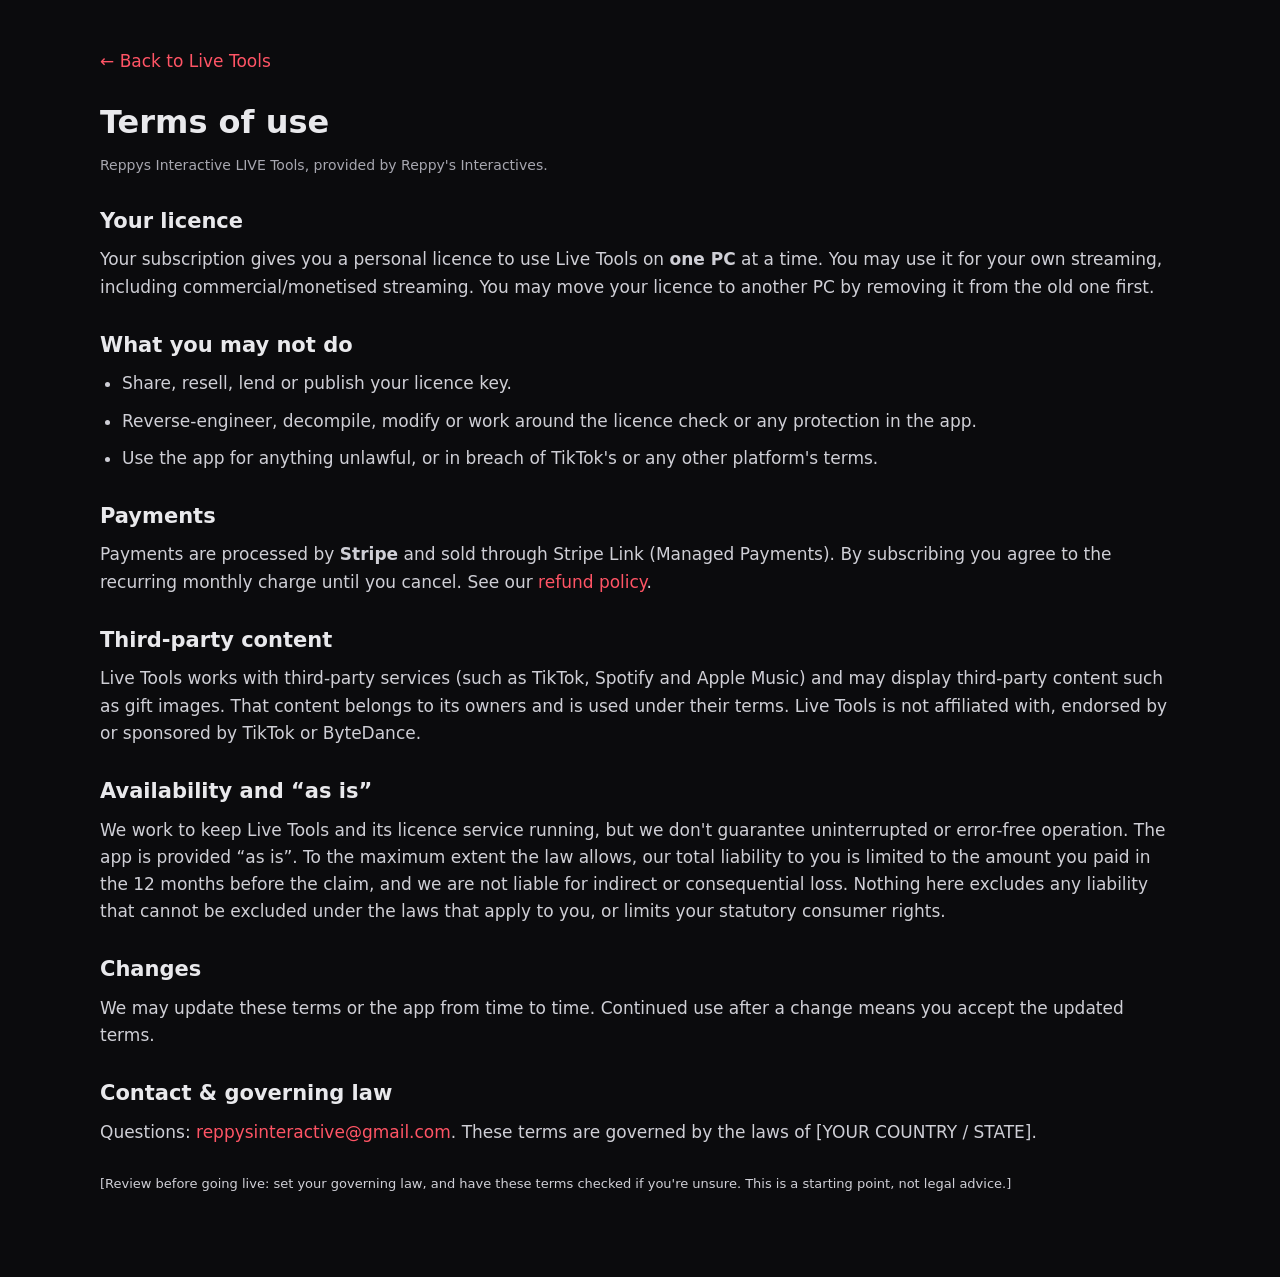
==== terms.html @ e3460b50 "Add files via upload" ====
<!DOCTYPE html>
<html lang="en">
<head>
<meta charset="UTF-8">
<meta name="viewport" content="width=device-width, initial-scale=1">
<title>Terms of use — Reppys Interactive LIVE Tools</title>
<link rel="stylesheet" href="style.css">
</head>
<body>
<div class="wrap legal">
  <a class="back" href="index.html">← Back to Live Tools</a>
  <h1>Terms of use</h1>
  <p class="updated">Reppys Interactive LIVE Tools, provided by Reppy's Interactives.</p>

  <h2>Your licence</h2>
  <p>Your subscription gives you a personal licence to use Live Tools on <strong>one PC</strong> at a time. You may use it for your own streaming, including commercial/monetised streaming. You may move your licence to another PC by removing it from the old one first.</p>

  <h2>What you may not do</h2>
  <ul>
    <li>Share, resell, lend or publish your licence key.</li>
    <li>Reverse-engineer, decompile, modify or work around the licence check or any protection in the app.</li>
    <li>Use the app for anything unlawful, or in breach of TikTok's or any other platform's terms.</li>
  </ul>

  <h2>Payments</h2>
  <p>Payments are processed by <strong>Stripe</strong> and sold through Stripe Link (Managed Payments). By subscribing you agree to the recurring monthly charge until you cancel. See our <a href="refund-policy.html">refund policy</a>.</p>

  <h2>Third-party content</h2>
  <p>Live Tools works with third-party services (such as TikTok, Spotify and Apple Music) and may display third-party content such as gift images. That content belongs to its owners and is used under their terms. Live Tools is not affiliated with, endorsed by or sponsored by TikTok or ByteDance.</p>

  <h2>Availability and “as is”</h2>
  <p>We work to keep Live Tools and its licence service running, but we don't guarantee uninterrupted or error-free operation. The app is provided “as is”. To the maximum extent the law allows, our total liability to you is limited to the amount you paid in the 12 months before the claim, and we are not liable for indirect or consequential loss. Nothing here excludes any liability that cannot be excluded under the laws that apply to you, or limits your statutory consumer rights.</p>

  <h2>Changes</h2>
  <p>We may update these terms or the app from time to time. Continued use after a change means you accept the updated terms.</p>

  <h2>Contact &amp; governing law</h2>
  <p>Questions: <a href="mailto:reppysinteractive@gmail.com">reppysinteractive@gmail.com</a>. These terms are governed by the laws of [YOUR COUNTRY / STATE].</p>

  <p class="disclaimer" style="margin-top:28px">[Review before going live: set your governing law, and have these terms checked if you're unsure. This is a starting point, not legal advice.]</p>
</div>
</body>
</html>
---- style.css ----
/* Reppys Interactive LIVE Tools - sales site */
:root {
    --bg: #0b0b0d; --bg2: #141416; --card: #17171a; --line: #26262b;
    --text: #e9e9ec; --muted: #a7a7b0; --accent: #e3192f; --accent2: #ff5465; --good: #3fb950;
}
* { box-sizing: border-box; margin: 0; padding: 0; }
html { scroll-behavior: smooth; }
body { background: var(--bg); color: var(--text); font-family: "Segoe UI", system-ui, -apple-system, sans-serif; line-height: 1.6; font-size: 17px; }
a { color: var(--accent2); text-decoration: none; }
a:hover { text-decoration: underline; }
img { max-width: 100%; display: block; }
.wrap { width: min(1080px, 100% - 40px); margin: 0 auto; }

/* nav */
header.nav { position: sticky; top: 0; z-index: 10; background: rgba(11,11,13,.86); backdrop-filter: blur(10px); border-bottom: 1px solid var(--line); }
.nav .wrap { display: flex; align-items: center; gap: 16px; height: 62px; }
.brand { font-weight: 800; letter-spacing: .3px; font-size: 18px; display: flex; align-items: center; gap: 8px; }
.brand b { color: var(--accent); }
.nav nav { margin-left: auto; display: flex; gap: 22px; align-items: center; }
.nav nav a { color: var(--muted); font-size: 15px; font-weight: 600; }
.nav nav a:hover { color: var(--text); text-decoration: none; }

/* buttons */
.btn { display: inline-block; font-weight: 800; letter-spacing: .3px; color: #fff; background: linear-gradient(135deg, var(--accent), #8f0d1c); border: 0; border-radius: 10px; padding: 14px 26px; cursor: pointer; font-size: 16px; box-shadow: 0 6px 20px rgba(227,25,47,.35); }
.btn:hover { transform: translateY(-1px); text-decoration: none; filter: brightness(1.05); }
.btn.ghost { background: transparent; color: var(--text); border: 1px solid var(--line); box-shadow: none; }
.btn.soon { background: #2a2a30; color: var(--muted); box-shadow: none; cursor: default; }

/* hero */
.hero { padding: 84px 0 48px; text-align: center; background: radial-gradient(900px 380px at 50% -10%, rgba(227,25,47,.18), transparent 70%); }
.hero h1 { font-size: clamp(34px, 6vw, 56px); line-height: 1.08; font-weight: 900; letter-spacing: -.5px; }
.hero h1 .hl { color: var(--accent); }
.hero p.lead { color: var(--muted); font-size: clamp(17px, 2.4vw, 21px); max-width: 680px; margin: 18px auto 28px; }
.hero .cta { display: flex; gap: 14px; justify-content: center; flex-wrap: wrap; }
.hero .note { color: var(--muted); font-size: 14px; margin-top: 14px; }

/* sections */
section { padding: 56px 0; }
section h2 { font-size: clamp(26px, 4vw, 34px); font-weight: 800; text-align: center; margin-bottom: 8px; }
section .sub { color: var(--muted); text-align: center; max-width: 620px; margin: 0 auto 36px; }

/* features grid */
.grid { display: grid; grid-template-columns: repeat(auto-fit, minmax(240px, 1fr)); gap: 16px; }
.feature { background: var(--card); border: 1px solid var(--line); border-radius: 14px; padding: 22px; }
.feature .ico { font-size: 26px; }
.feature h3 { font-size: 18px; margin: 10px 0 6px; }
.feature p { color: var(--muted); font-size: 15px; }

/* steps */
.steps { display: grid; grid-template-columns: repeat(auto-fit, minmax(220px, 1fr)); gap: 16px; counter-reset: s; }
.step { background: var(--bg2); border: 1px solid var(--line); border-radius: 14px; padding: 22px; }
.step .n { display: inline-grid; place-items: center; width: 34px; height: 34px; border-radius: 50%; background: var(--accent); color: #fff; font-weight: 800; margin-bottom: 10px; }

/* pricing */
.price-card { max-width: 420px; margin: 0 auto; background: linear-gradient(180deg, var(--card), #121214); border: 1px solid var(--accent); border-radius: 18px; padding: 34px; text-align: center; box-shadow: 0 0 44px rgba(227,25,47,.18); }
.price-card .amount { font-size: 52px; font-weight: 900; }
.price-card .amount span { font-size: 18px; color: var(--muted); font-weight: 600; }
.price-card ul { list-style: none; text-align: left; margin: 22px 0; display: grid; gap: 10px; }
.price-card li { padding-left: 28px; position: relative; color: var(--text); }
.price-card li::before { content: "✓"; position: absolute; left: 0; color: var(--good); font-weight: 800; }
.price-card .btn { width: 100%; margin-top: 8px; }

/* faq */
.faq details { background: var(--card); border: 1px solid var(--line); border-radius: 12px; padding: 4px 18px; margin-bottom: 10px; }
.faq summary { cursor: pointer; font-weight: 700; padding: 14px 0; list-style: none; }
.faq summary::-webkit-details-marker { display: none; }
.faq summary::after { content: "+"; float: right; color: var(--accent); font-weight: 800; }
.faq details[open] summary::after { content: "−"; }
.faq p { color: var(--muted); padding: 0 0 14px; }

/* footer */
footer { border-top: 1px solid var(--line); padding: 32px 0; color: var(--muted); font-size: 14px; }
footer .wrap { display: flex; flex-wrap: wrap; gap: 14px 24px; align-items: center; }
footer a { color: var(--muted); }
footer .sp { margin-left: auto; }
.disclaimer { color: #7a7a82; font-size: 13px; margin-top: 10px; }

/* legal pages */
.legal { padding: 48px 0 72px; }
.legal h1 { font-size: 32px; margin-bottom: 6px; }
.legal .updated { color: var(--muted); font-size: 14px; margin-bottom: 26px; }
.legal h2 { font-size: 21px; margin: 28px 0 8px; }
.legal p, .legal li { color: #cfcfd6; margin-bottom: 10px; }
.legal ul { margin: 0 0 10px 22px; }
.legal a.back { display: inline-block; margin-bottom: 22px; }
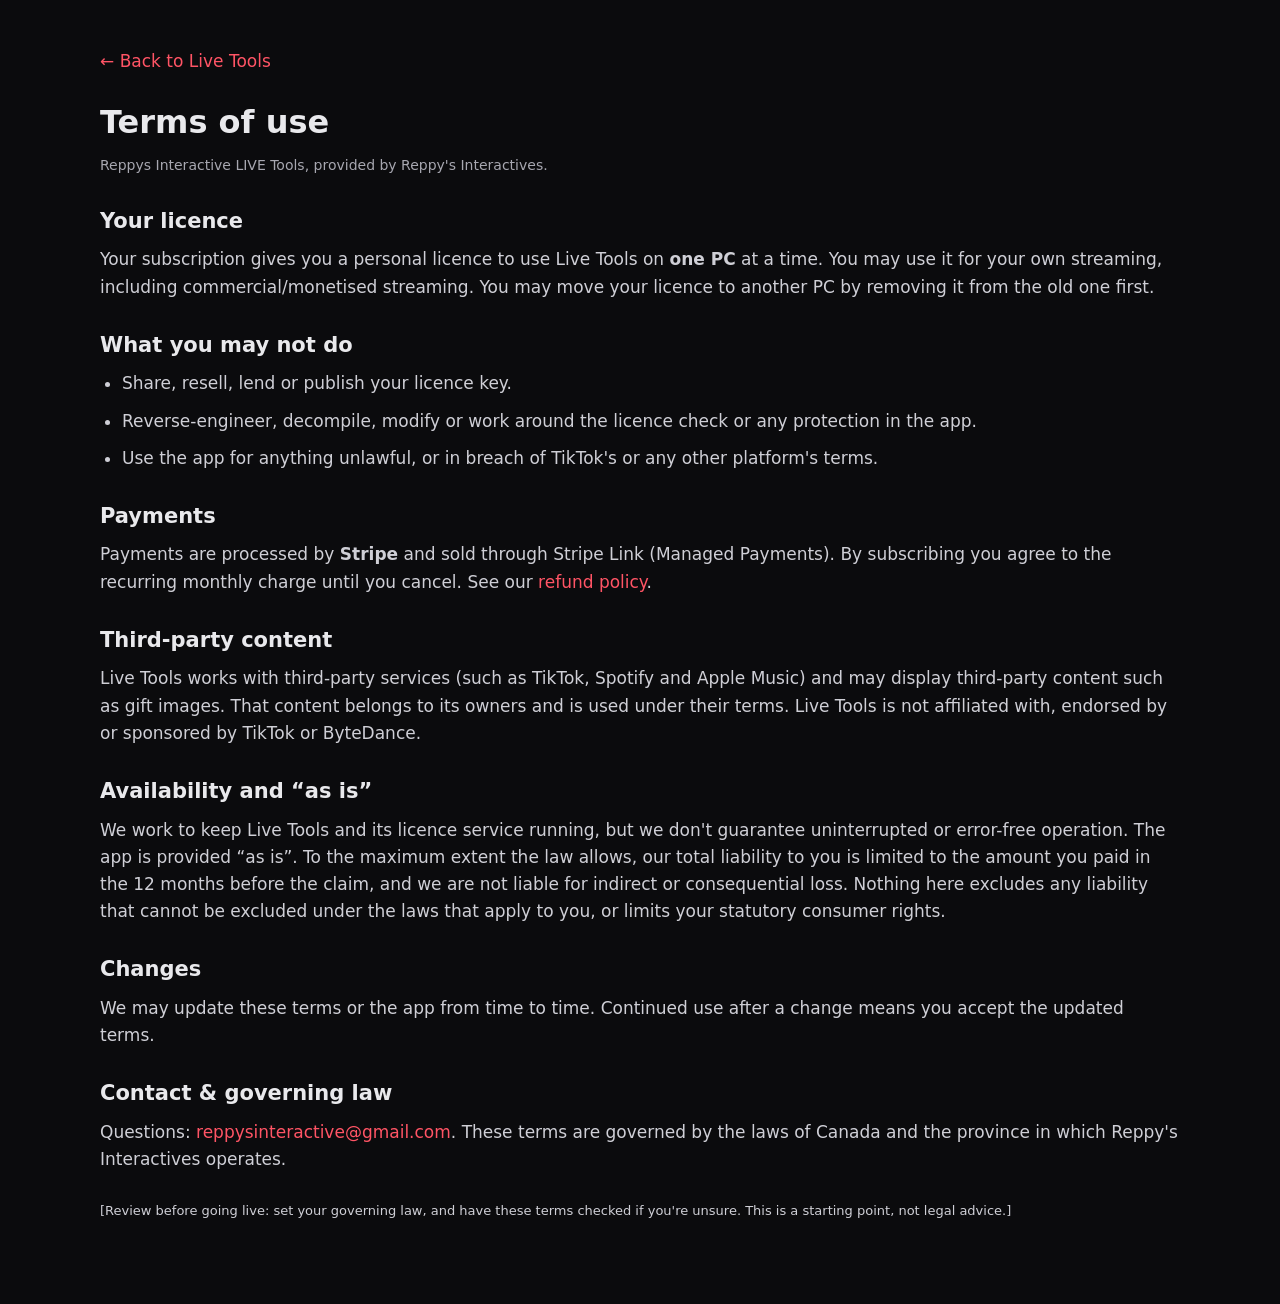
==== commit 1156e3ed: "Add files via upload" ====
--- a/terms.html
+++ b/terms.html
@@ -35,7 +35,7 @@
   <p>We may update these terms or the app from time to time. Continued use after a change means you accept the updated terms.</p>
 
   <h2>Contact &amp; governing law</h2>
-  <p>Questions: <a href="mailto:reppysinteractive@gmail.com">reppysinteractive@gmail.com</a>. These terms are governed by the laws of [YOUR COUNTRY / STATE].</p>
+  <p>Questions: <a href="mailto:reppysinteractive@gmail.com">reppysinteractive@gmail.com</a>. These terms are governed by the laws of Canada and the province in which Reppy's Interactives operates.</p>
 
   <p class="disclaimer" style="margin-top:28px">[Review before going live: set your governing law, and have these terms checked if you're unsure. This is a starting point, not legal advice.]</p>
 </div>
